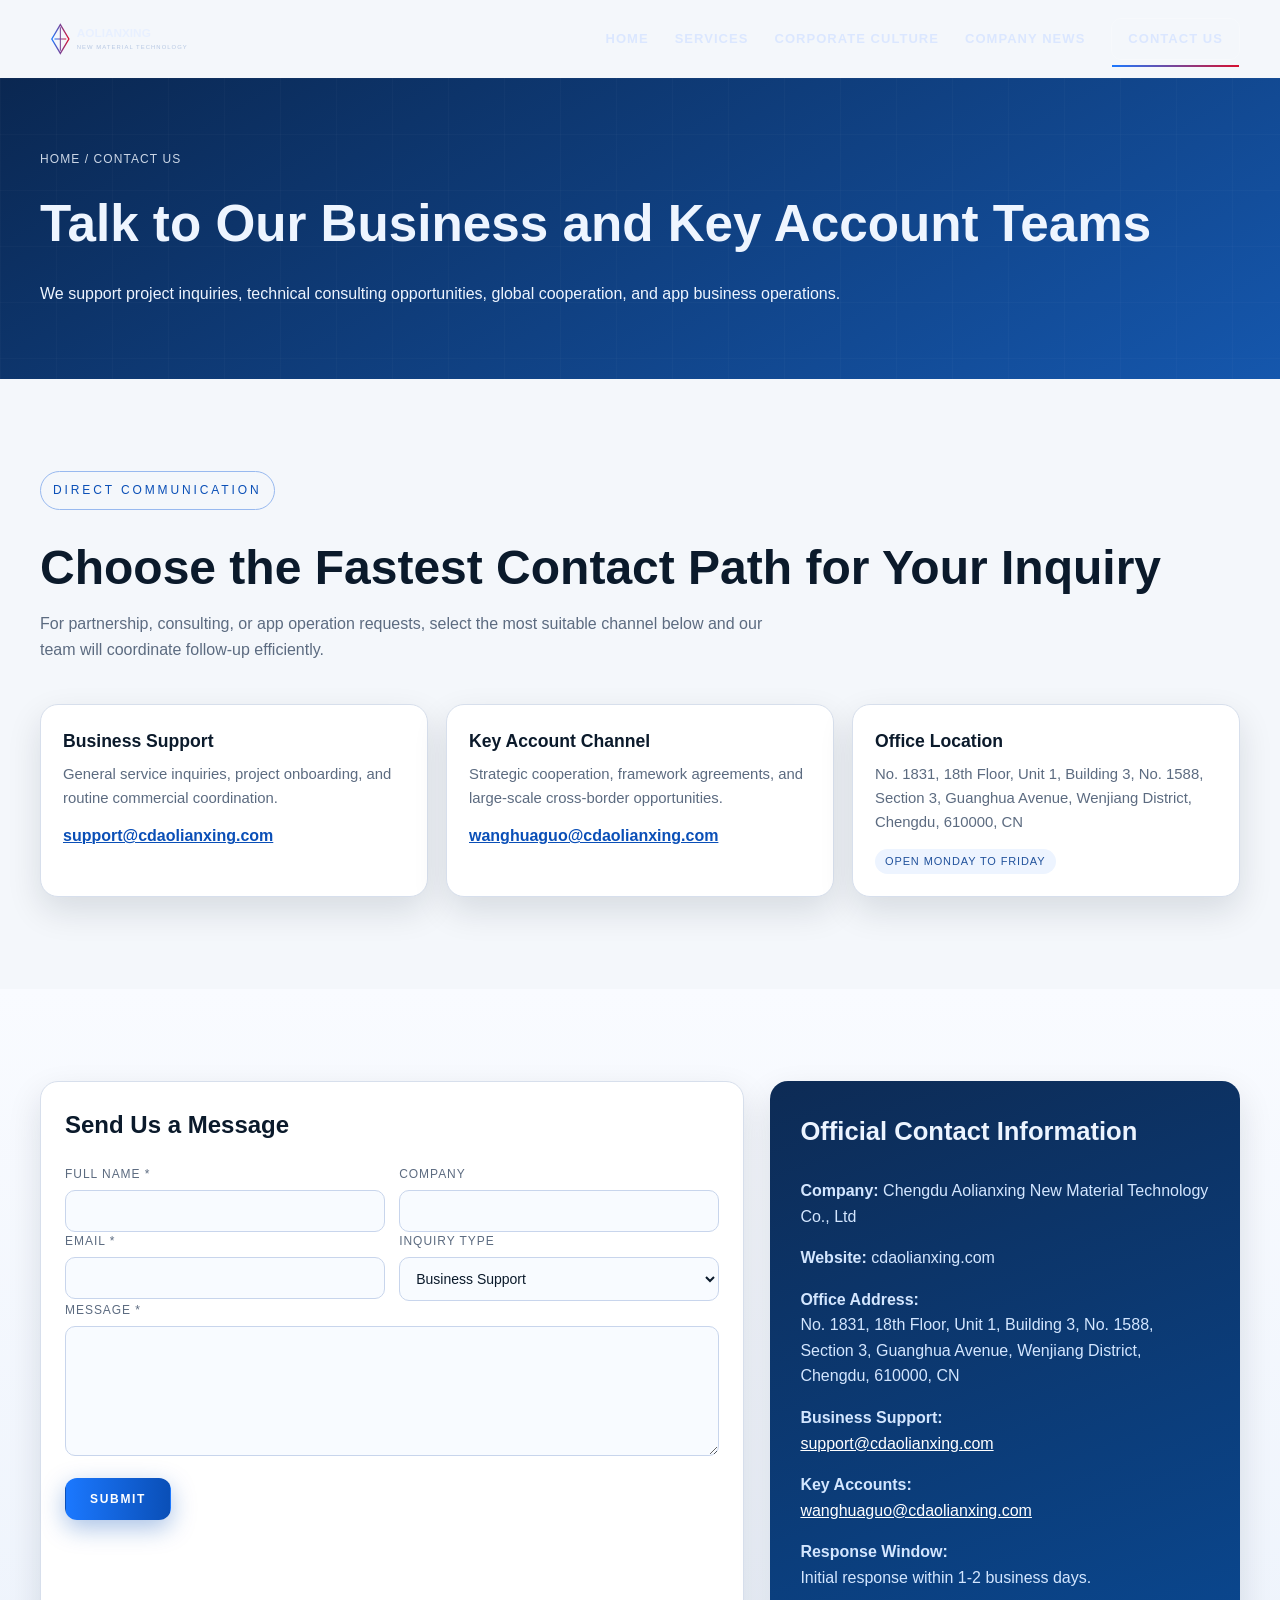
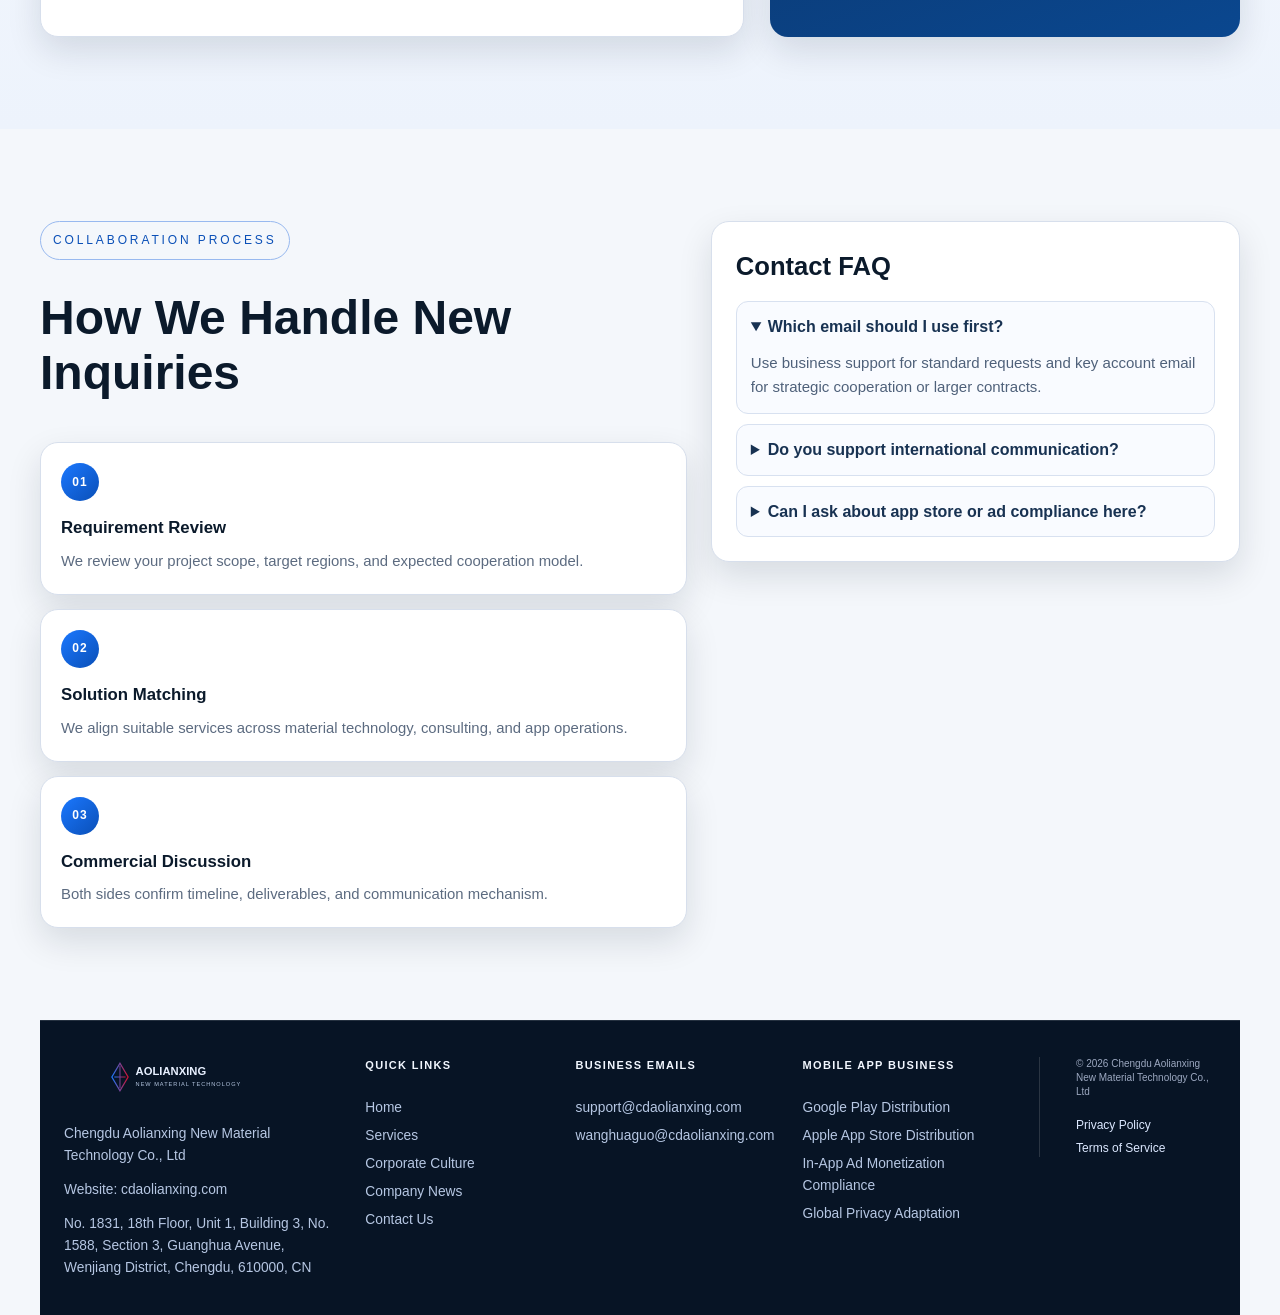
==== contact.html @ 7202f388 "cdaolianxing" ====
<!doctype html>
<html lang="en">
<head>
  <meta charset="utf-8"/>
  <meta name="viewport" content="width=device-width, initial-scale=1"/>
  <title>Contact Us | Chengdu Aolianxing New Material Technology Co., Ltd</title>
  <meta name="description" content="Contact Chengdu Aolianxing New Material Technology Co., Ltd for business support, key accounts, and global cooperation."/>
  <meta name="robots" content="index,follow"/>
  <link rel="canonical" href="https://www.cdaolianxing.com/contact.html"/>
  <link rel="icon" href="images/favicon.svg" type="image/svg+xml"/>
  <link rel="stylesheet" href="css/main.css"/>
</head>
<body>
  <nav class="navbar" id="navbar"><div class="nav-inner"><a class="nav-logo" href="index.html"><img src="images/logo.svg" alt="logo"/></a><div class="nav-links"><a href="index.html">Home</a><a href="services.html">Services</a><a href="culture.html">Corporate Culture</a><a href="news.html">Company News</a><a class="active nav-cta" href="contact.html">Contact Us</a></div><button class="nav-toggle" id="navToggle"><span></span><span></span><span></span></button></div></nav>
  <div class="nav-mobile" id="navMobile"><a href="index.html">Home</a><a href="services.html">Services</a><a href="culture.html">Corporate Culture</a><a href="news.html">Company News</a><a href="contact.html">Contact Us</a></div>

  <header class="page-hero" style="background-image:linear-gradient(150deg,#0a2751,#1557ad);"><div class="container"><div class="breadcrumb">Home / Contact Us</div><h1>Talk to Our Business and Key Account Teams</h1><p>We support project inquiries, technical consulting opportunities, global cooperation, and app business operations.</p></div></header>

  <main>
    <section class="section">
      <div class="container">
        <div class="section-head reveal">
          <span class="kicker" style="color:#0a4fb7;border-color:#98b9ef;">Direct Communication</span>
          <h2>Choose the Fastest Contact Path for Your Inquiry</h2>
          <p>For partnership, consulting, or app operation requests, select the most suitable channel below and our team will coordinate follow-up efficiently.</p>
        </div>
        <div class="contact-cards">
          <article class="contact-card reveal">
            <h3>Business Support</h3>
            <p>General service inquiries, project onboarding, and routine commercial coordination.</p>
            <a href="mailto:support@cdaolianxing.com">support@cdaolianxing.com</a>
          </article>
          <article class="contact-card reveal delay-1">
            <h3>Key Account Channel</h3>
            <p>Strategic cooperation, framework agreements, and large-scale cross-border opportunities.</p>
            <a href="mailto:wanghuaguo@cdaolianxing.com">wanghuaguo@cdaolianxing.com</a>
          </article>
          <article class="contact-card reveal delay-2">
            <h3>Office Location</h3>
            <p>No. 1831, 18th Floor, Unit 1, Building 3, No. 1588, Section 3, Guanghua Avenue, Wenjiang District, Chengdu, 610000, CN</p>
            <span>Open Monday to Friday</span>
          </article>
        </div>
      </div>
    </section>

    <section class="section alt">
      <div class="container contact-wrap">
        <form class="form reveal" id="contactForm" method="post" action="#">
          <h2 style="margin-top:0;">Send Us a Message</h2>
          <div class="row">
            <div><label for="name">Full Name *</label><input id="name" name="name" required/><div class="error">Please enter your name.</div></div>
            <div><label for="company">Company</label><input id="company" name="company"/></div>
          </div>
          <div class="row">
            <div><label for="email">Email *</label><input id="email" name="email" type="email" required/><div class="error">Please enter a valid email.</div></div>
            <div><label for="type">Inquiry Type</label><select id="type" name="type"><option>Business Support</option><option>Key Account Cooperation</option><option>Technical Consulting</option><option>App Business</option></select></div>
          </div>
          <div><label for="message">Message *</label><textarea id="message" name="message" required></textarea><div class="error">Please enter your message.</div></div>
          <div style="margin-top:14px;"><button class="btn btn-primary" type="submit">Submit</button></div>
        </form>

        <aside class="panel reveal delay-1">
          <h3>Official Contact Information</h3>
          <p><strong>Company:</strong> Chengdu Aolianxing New Material Technology Co., Ltd</p>
          <p><strong>Website:</strong> cdaolianxing.com</p>
          <p><strong>Office Address:</strong><br/>No. 1831, 18th Floor, Unit 1, Building 3, No. 1588, Section 3, Guanghua Avenue, Wenjiang District, Chengdu, 610000, CN</p>
          <p><strong>Business Support:</strong><br/><a href="mailto:support@cdaolianxing.com" style="color:#fff;text-decoration:underline;">support@cdaolianxing.com</a></p>
          <p><strong>Key Accounts:</strong><br/><a href="mailto:wanghuaguo@cdaolianxing.com" style="color:#fff;text-decoration:underline;">wanghuaguo@cdaolianxing.com</a></p>
          <p><strong>Response Window:</strong><br/>Initial response within 1-2 business days.</p>
        </aside>
      </div>
    </section>

    <section class="section">
      <div class="container contact-grid-2">
        <div>
          <div class="section-head reveal">
            <span class="kicker" style="color:#0a4fb7;border-color:#98b9ef;">Collaboration Process</span>
            <h2>How We Handle New Inquiries</h2>
          </div>
          <div class="contact-process">
            <article class="process-item reveal">
              <span class="process-step">01</span>
              <h3>Requirement Review</h3>
              <p>We review your project scope, target regions, and expected cooperation model.</p>
            </article>
            <article class="process-item reveal delay-1">
              <span class="process-step">02</span>
              <h3>Solution Matching</h3>
              <p>We align suitable services across material technology, consulting, and app operations.</p>
            </article>
            <article class="process-item reveal delay-2">
              <span class="process-step">03</span>
              <h3>Commercial Discussion</h3>
              <p>Both sides confirm timeline, deliverables, and communication mechanism.</p>
            </article>
          </div>
        </div>
        <div class="faq-wrap reveal delay-1">
          <h2>Contact FAQ</h2>
          <details class="faq-item" open>
            <summary>Which email should I use first?</summary>
            <p>Use business support for standard requests and key account email for strategic cooperation or larger contracts.</p>
          </details>
          <details class="faq-item">
            <summary>Do you support international communication?</summary>
            <p>Yes. We support cross-border business communication and cooperation planning for overseas markets.</p>
          </details>
          <details class="faq-item">
            <summary>Can I ask about app store or ad compliance here?</summary>
            <p>Yes. Please specify your app platform and current stage, and we will route your request accordingly.</p>
          </details>
        </div>
      </div>
    </section>
  </main>

  <footer class="footer"><div class="footer-main"><div><img src="images/logo.svg" alt="logo" style="height:40px;width:auto;margin-bottom:14px;"/><p>Chengdu Aolianxing New Material Technology Co., Ltd</p><p>Website: cdaolianxing.com</p><p>No. 1831, 18th Floor, Unit 1, Building 3, No. 1588, Section 3, Guanghua Avenue, Wenjiang District, Chengdu, 610000, CN</p></div><div><h4>Quick Links</h4><ul><li><a href="index.html">Home</a></li><li><a href="services.html">Services</a></li><li><a href="culture.html">Corporate Culture</a></li><li><a href="news.html">Company News</a></li><li><a href="contact.html">Contact Us</a></li></ul></div><div><h4>Business Emails</h4><ul><li><a href="mailto:support@cdaolianxing.com">support@cdaolianxing.com</a></li><li><a href="mailto:wanghuaguo@cdaolianxing.com">wanghuaguo@cdaolianxing.com</a></li></ul></div><div><h4>Mobile App Business</h4><ul><li>Google Play Distribution</li><li>Apple App Store Distribution</li><li>In-App Ad Monetization Compliance</li><li>Global Privacy Adaptation</li></ul></div></div><div class="footer-bottom"><span>© 2026 Chengdu Aolianxing New Material Technology Co., Ltd</span><div class="footer-legal"><a href="privacy-policy.html">Privacy Policy</a><a href="terms-of-service.html">Terms of Service</a></div></div></footer>
<script src="js/main.js" defer></script><script src="js/animations.js" defer></script>
</body>
</html>
---- css/main.css ----
:root {
  --bg: #f4f7fb;
  --bg-dark: #081524;
  --surface: #ffffff;
  --surface-2: #eef3fb;
  --text: #0b1a2b;
  --muted: #5c6b80;
  --line: #d7dfec;
  --primary: #0a4fb7;
  --primary-2: #1b78ff;
  --accent: #d70f2f;
  --ok: #0f9d58;
  --shadow: 0 14px 34px rgba(11, 26, 43, 0.12);
  --radius: 18px;
  --nav-h: 78px;
  --ease: 0.35s cubic-bezier(0.2, 0.8, 0.2, 1);
}

* { box-sizing: border-box; }
html, body { margin: 0; padding: 0; }
body {
  font-family: "Inter", "Segoe UI", sans-serif;
  color: var(--text);
  background: var(--bg);
  line-height: 1.6;
}
a { color: inherit; text-decoration: none; }
img { max-width: 100%; display: block; }
.container { width: min(1200px, calc(100% - 48px)); margin: 0 auto; }

.noise {
  position: fixed;
  inset: 0;
  pointer-events: none;
  opacity: 0.05;
  z-index: 1;
  background-image: radial-gradient(#0d3e8f 0.6px, transparent 0.6px);
  background-size: 4px 4px;
}

.navbar {
  position: fixed;
  top: 0;
  left: 0;
  right: 0;
  height: var(--nav-h);
  z-index: 99;
  display: flex;
  align-items: center;
  transition: background var(--ease), box-shadow var(--ease);
}
.navbar.scrolled { background: rgba(8, 21, 36, 0.92); box-shadow: 0 6px 22px rgba(0, 0, 0, 0.28); }
.nav-inner { width: min(1200px, calc(100% - 48px)); margin: 0 auto; display: flex; align-items: center; justify-content: space-between; }
.nav-logo img { height: 42px; width: auto; }
.nav-links { display: flex; align-items: center; gap: 26px; }
.nav-links a { color: #dbe7ff; font-size: 13px; letter-spacing: 0.08em; font-weight: 700; text-transform: uppercase; position: relative; }
.nav-links a::after { content: ""; position: absolute; left: 0; right: 0; bottom: -8px; height: 2px; background: linear-gradient(90deg, var(--primary-2), var(--accent)); transform: scaleX(0); transform-origin: left; transition: transform var(--ease); }
.nav-links a:hover::after, .nav-links a.active::after { transform: scaleX(1); }
.nav-cta { border: 1px solid rgba(255, 255, 255, 0.25); padding: 10px 16px; border-radius: 10px; }
.nav-toggle { display: none; background: transparent; border: 0; width: 42px; height: 42px; }
.nav-toggle span { display: block; width: 26px; height: 2px; background: #e5efff; margin: 5px auto; }
.nav-mobile {
  position: fixed;
  top: var(--nav-h);
  left: 0;
  right: 0;
  background: rgba(8, 21, 36, 0.96);
  display: none;
  flex-direction: column;
  border-top: 1px solid rgba(255, 255, 255, 0.14);
  z-index: 90;
}
.nav-mobile a { color: #dbe7ff; padding: 14px 24px; border-bottom: 1px solid rgba(255, 255, 255, 0.1); font-size: 13px; text-transform: uppercase; letter-spacing: 0.08em; }
.nav-mobile.open { display: flex; }

.hero {
  min-height: 88vh;
  padding-top: var(--nav-h);
  position: relative;
  color: #f0f6ff;
  overflow: hidden;
  background: linear-gradient(120deg, #05101f 0%, #0a2e67 48%, #0e5fd8 100%);
}
.hero::before {
  content: "";
  position: absolute;
  inset: 0;
  background: radial-gradient(circle at 20% 25%, rgba(255, 255, 255, 0.22), transparent 40%), radial-gradient(circle at 80% 70%, rgba(215, 15, 47, 0.28), transparent 44%);
}
.hero-bg {
  position: absolute;
  inset: 0;
  object-fit: cover;
  opacity: 0.22;
  mix-blend-mode: screen;
}
.hero-grid {
  position: absolute;
  inset: 0;
  background-image: linear-gradient(rgba(255,255,255,0.08) 1px, transparent 1px), linear-gradient(90deg, rgba(255,255,255,0.08) 1px, transparent 1px);
  background-size: 52px 52px;
  opacity: 0.2;
}
.hero-content { position: relative; z-index: 2; padding: 90px 0; max-width: 760px; }
.kicker { display: inline-block; font-size: 12px; text-transform: uppercase; letter-spacing: 0.24em; padding: 9px 12px; border-radius: 999px; border: 1px solid rgba(255,255,255,0.26); margin-bottom: 20px; }
.hero h1 { font-size: clamp(2.2rem, 6vw, 4.6rem); line-height: 1.08; margin: 0 0 18px; font-weight: 800; }
.hero p { font-size: 1.1rem; color: #d6e6ff; max-width: 640px; }
.hero-actions { display: flex; gap: 14px; margin-top: 30px; flex-wrap: wrap; }
.btn {
  padding: 13px 24px;
  border-radius: 12px;
  border: 1px solid transparent;
  font-size: 12px;
  font-weight: 700;
  letter-spacing: 0.14em;
  text-transform: uppercase;
  display: inline-flex;
  align-items: center;
  gap: 8px;
  cursor: pointer;
  transition: transform var(--ease), box-shadow var(--ease), background var(--ease), color var(--ease);
}
.btn:hover { transform: translateY(-2px); }
.btn-primary { background: linear-gradient(90deg, var(--primary-2), var(--primary)); color: #fff; box-shadow: 0 8px 24px rgba(10,79,183,0.35); }
.btn-outline { border-color: rgba(255,255,255,0.4); color: #eef5ff; background: rgba(255,255,255,0.06); }

.section { padding: 92px 0; position: relative; z-index: 2; }
.section.alt { background: linear-gradient(180deg, #f9fbff, #edf3fc); }
.section-head { margin-bottom: 42px; }
.section-head h2 { margin: 10px 0 0; font-size: clamp(1.8rem, 4vw, 3rem); line-height: 1.15; }
.section-head p { max-width: 760px; color: var(--muted); }

.grid-2 { display: grid; grid-template-columns: repeat(2, minmax(0, 1fr)); gap: 24px; }
.grid-3 { display: grid; grid-template-columns: repeat(3, minmax(0, 1fr)); gap: 24px; }
.grid-4 { display: grid; grid-template-columns: repeat(4, minmax(0, 1fr)); gap: 20px; }

.card {
  background: var(--surface);
  border: 1px solid var(--line);
  border-radius: var(--radius);
  padding: 24px;
  box-shadow: var(--shadow);
  transform: translateY(18px);
  opacity: 0;
  transition: opacity .65s ease, transform .65s ease, border-color var(--ease);
}
.card.revealed { opacity: 1; transform: translateY(0); }
.card:hover { border-color: var(--primary-2); }
.card h3 { margin: 14px 0 10px; font-size: 1.15rem; }
.card p { margin: 0; color: var(--muted); font-size: 0.95rem; }
.card-icon { width: 48px; height: 48px; }

.stats { display: grid; grid-template-columns: repeat(4, minmax(0,1fr)); gap: 1px; background: var(--line); border: 1px solid var(--line); border-radius: var(--radius); overflow: hidden; }
.stat { background: var(--surface); padding: 28px 20px; text-align: center; }
.stat strong { display: block; font-size: 2rem; color: var(--primary); }
.stat span { font-size: .85rem; letter-spacing: .08em; color: var(--muted); text-transform: uppercase; }

.split {
  display: grid;
  grid-template-columns: 1.1fr 1fr;
  gap: 34px;
  align-items: center;
}
.panel {
  background: linear-gradient(160deg, #0d2b55, #0a478f);
  color: #ecf4ff;
  border-radius: var(--radius);
  padding: 30px;
  box-shadow: var(--shadow);
}
.panel h3 { margin-top: 0; font-size: 1.6rem; }
.panel p { color: #d3e6ff; }
.tags { display: flex; gap: 8px; flex-wrap: wrap; margin-top: 14px; }
.tag { font-size: 11px; border: 1px solid rgba(255,255,255,0.35); border-radius: 999px; padding: 6px 10px; text-transform: uppercase; letter-spacing: .08em; }

.process-grid {
  display: grid;
  grid-template-columns: repeat(4, minmax(0, 1fr));
  gap: 18px;
}
.process-item {
  background: #ffffff;
  border: 1px solid var(--line);
  border-radius: var(--radius);
  padding: 20px;
  box-shadow: var(--shadow);
}
.process-step {
  display: inline-flex;
  align-items: center;
  justify-content: center;
  width: 38px;
  height: 38px;
  border-radius: 999px;
  background: linear-gradient(135deg, var(--primary-2), var(--primary));
  color: #ffffff;
  font-size: 12px;
  font-weight: 800;
  letter-spacing: .1em;
}
.process-item h3 { margin: 14px 0 8px; font-size: 1.05rem; }
.process-item p { margin: 0; color: var(--muted); font-size: .93rem; }

.faq-grid {
  display: grid;
  grid-template-columns: 1fr 1.2fr;
  gap: 24px;
  align-items: stretch;
}
.commitment-list {
  margin: 0 0 22px;
  padding-left: 0;
  list-style: none;
  display: grid;
  gap: 10px;
}
.commitment-list li {
  position: relative;
  padding-left: 18px;
  color: #d3e6ff;
}
.commitment-list li::before {
  content: "";
  position: absolute;
  left: 0;
  top: .7em;
  width: 8px;
  height: 8px;
  border-radius: 999px;
  background: #62a6ff;
}
.faq-wrap {
  background: #ffffff;
  border: 1px solid var(--line);
  border-radius: var(--radius);
  padding: 24px;
  box-shadow: var(--shadow);
}
.faq-wrap h2 { margin: 0 0 14px; font-size: 1.6rem; }
.faq-item {
  border: 1px solid #d8e1f0;
  border-radius: 12px;
  background: #f9fbff;
  padding: 0 14px;
}
.faq-item + .faq-item { margin-top: 10px; }
.faq-item summary {
  cursor: pointer;
  padding: 12px 0;
  font-weight: 700;
  color: #183252;
}
.faq-item p {
  margin: 0;
  padding: 0 0 14px;
  color: #4f617a;
  font-size: .94rem;
}

.proof-grid {
  display: grid;
  grid-template-columns: repeat(3, minmax(0, 1fr));
  gap: 20px;
}
.proof-card {
  background: #ffffff;
  border: 1px solid var(--line);
  border-radius: var(--radius);
  padding: 24px;
  box-shadow: var(--shadow);
}
.proof-meta {
  display: inline-block;
  font-size: 11px;
  letter-spacing: .1em;
  text-transform: uppercase;
  color: #2356a0;
  background: #eaf2ff;
  border: 1px solid #c9daf8;
  border-radius: 999px;
  padding: 5px 10px;
}
.proof-card h3 { margin: 12px 0 8px; font-size: 1.14rem; }
.proof-card p { margin: 0; color: var(--muted); font-size: .94rem; }
.proof-kpis {
  margin-top: 14px;
  display: grid;
  gap: 7px;
}
.proof-kpis span {
  font-size: 12px;
  color: #173a70;
  background: #f4f8ff;
  border: 1px dashed #b9cef3;
  border-radius: 10px;
  padding: 7px 10px;
}

.cta-band {
  background: linear-gradient(140deg, #eaf2ff, #f6f9ff);
  border: 1px solid #d3e0f6;
  border-radius: 24px;
  padding: 30px;
  box-shadow: var(--shadow);
  display: grid;
  grid-template-columns: 1.4fr .8fr;
  gap: 22px;
  align-items: center;
}
.cta-band h2 {
  margin: 8px 0 10px;
  font-size: clamp(1.6rem, 3.2vw, 2.3rem);
  line-height: 1.15;
}
.cta-band p {
  margin: 0;
  color: #4f6178;
  max-width: 640px;
}
.region-strip {
  margin-top: 14px;
  display: flex;
  flex-wrap: wrap;
  gap: 8px;
}
.region-strip span {
  padding: 6px 10px;
  border-radius: 999px;
  border: 1px solid #b7cbef;
  color: #173c78;
  font-size: 11px;
  text-transform: uppercase;
  letter-spacing: .08em;
  background: #ffffff;
}
.cta-actions {
  display: grid;
  gap: 10px;
  justify-items: start;
}
.cta-actions .btn { width: 100%; justify-content: center; }
.cta-light {
  color: #0e3267;
  border-color: #a8c2ed;
  background: #ffffff;
}

.news-item { display: block; border-radius: var(--radius); overflow: hidden; background: #fff; border: 1px solid var(--line); box-shadow: var(--shadow); }
.news-body { padding: 20px; }
.news-meta { font-size: 11px; text-transform: uppercase; letter-spacing: .1em; color: var(--primary); margin-bottom: 8px; font-weight: 700; }
.news-title { margin: 0 0 8px; font-size: 1.06rem; }
.news-text { margin: 0; color: var(--muted); font-size: .94rem; }

.contact-wrap { display: grid; grid-template-columns: 1.2fr .8fr; gap: 26px; }
.contact-cards {
  display: grid;
  grid-template-columns: repeat(3, minmax(0, 1fr));
  gap: 18px;
}
.contact-card {
  background: #ffffff;
  border: 1px solid var(--line);
  border-radius: var(--radius);
  padding: 22px;
  box-shadow: var(--shadow);
}
.contact-card h3 { margin: 0 0 8px; font-size: 1.1rem; }
.contact-card p { margin: 0 0 12px; color: var(--muted); font-size: .93rem; }
.contact-card a {
  color: var(--primary);
  font-weight: 700;
  text-decoration: underline;
  text-decoration-thickness: 1px;
}
.contact-card span {
  display: inline-block;
  padding: 4px 10px;
  border-radius: 999px;
  background: #edf4ff;
  color: #21529c;
  font-size: 11px;
  letter-spacing: .08em;
  text-transform: uppercase;
}

.contact-grid-2 {
  display: grid;
  grid-template-columns: 1.1fr .9fr;
  gap: 24px;
  align-items: start;
}
.contact-process {
  display: grid;
  grid-template-columns: 1fr;
  gap: 14px;
}
.form { background: #fff; border: 1px solid var(--line); border-radius: var(--radius); padding: 24px; box-shadow: var(--shadow); }
.row { display: grid; grid-template-columns: 1fr 1fr; gap: 14px; }
label { display: block; font-size: 12px; color: var(--muted); margin-bottom: 6px; text-transform: uppercase; letter-spacing: .08em; }
input, textarea, select {
  width: 100%;
  border: 1px solid #c8d5ec;
  background: #f8fbff;
  color: var(--text);
  border-radius: 10px;
  padding: 12px;
  font-family: inherit;
  font-size: 14px;
}
textarea { min-height: 130px; resize: vertical; }
.error { color: var(--accent); font-size: 12px; margin-top: 5px; display: none; }

.footer {
  background: #071425;
  color: #c7d5ef;
  border-top: 1px solid rgba(255,255,255,0.12);
  display: flex;
  gap: 36px;
  max-width: 1200px;
  margin: 0 auto;
  padding: 36px 24px;
  width: calc(100% - 48px);
  align-items: flex-start;
}
.footer-main {
  flex: 1;
  display: grid;
  grid-template-columns: 1.5fr 1fr 1fr 1.1fr;
  gap: 28px;
  margin: 0;
  padding: 0;
}
.footer-main > div {
  display: flex;
  flex-direction: column;
  gap: 12px;
}
.footer h4 { margin: 0 0 10px 0; font-size: 11px; letter-spacing: .12em; text-transform: uppercase; color: #f2f7ff; font-weight: 600; }
.footer p { margin: 0; font-size: .86rem; color: #b6c7e3; line-height: 1.6; }
.footer li, .footer a { font-size: .86rem; color: #b6c7e3; line-height: 1.6; }
.footer ul { list-style: none; padding: 0; margin: 0; display: flex; flex-direction: column; gap: 6px; }
.footer-bottom {
  flex: 0 0 auto;
  padding: 0 0 0 36px;
  margin: 0 !important;
  border-left: 1px solid rgba(255,255,255,0.14);
  display: flex;
  flex-direction: column;
  gap: 14px;
  font-size: 11px;
  width: auto !important;
}
.footer-bottom > span {
  color: #9ca8c0;
  font-size: 10px;
  line-height: 1.4;
  max-width: 140px;
}
.footer-legal {
  display: flex;
  flex-direction: column;
  gap: 6px;
  padding: 0;
  margin-top: 4px;
}
.footer-legal a {
  color: #dce8ff;
  font-size: 12px;
  line-height: 1.4;
  text-decoration: none;
}
.footer-legal a:hover { color: #ffffff; text-decoration: underline; }

.page-hero {
  margin-top: var(--nav-h);
  padding: 72px 0 56px;
  background: linear-gradient(150deg, #092651, #0a4fb7);
  color: #eef5ff;
  position: relative;
  overflow: hidden;
}
.page-hero::after {
  content: "";
  position: absolute;
  inset: 0;
  background-image: linear-gradient(rgba(255,255,255,.12) 1px, transparent 1px), linear-gradient(90deg, rgba(255,255,255,.12) 1px, transparent 1px);
  background-size: 56px 56px;
  opacity: .18;
}
.page-hero .container { position: relative; z-index: 1; }
.breadcrumb { font-size: 12px; text-transform: uppercase; letter-spacing: .09em; opacity: .85; }
.page-hero h1 { margin: 14px 0 10px; font-size: clamp(2rem, 4vw, 3.3rem); }

.legal {
  padding: 44px 0 88px;
}
.legal-wrap {
  max-width: 980px;
  margin: 0 auto;
  background: #fff;
  border: 1px solid var(--line);
  border-radius: var(--radius);
  box-shadow: var(--shadow);
  padding: 30px;
}
.legal h2 { font-size: 1.35rem; margin-top: 28px; border-bottom: 1px solid var(--line); padding-bottom: 10px; }
.legal h3 { font-size: 1rem; margin-top: 18px; }
.legal p, .legal li { color: #324560; font-size: .94rem; }
.legal ul { padding-left: 18px; }
.legal .toc { background: var(--surface-2); border: 1px solid var(--line); border-radius: 12px; padding: 14px 16px; }

.reveal { opacity: 0; transform: translateY(24px); transition: opacity .7s ease, transform .7s ease; }
.reveal.is-in { opacity: 1; transform: translateY(0); }
.delay-1 { transition-delay: .1s; }
.delay-2 { transition-delay: .2s; }
.delay-3 { transition-delay: .3s; }
@keyframes up { from { opacity: 0; transform: translateY(14px);} to { opacity: 1; transform: translateY(0);} }

@media (max-width: 1024px) {
  .grid-4 { grid-template-columns: repeat(2, minmax(0,1fr)); }
  .stats { grid-template-columns: repeat(2, minmax(0,1fr)); }
  .split, .contact-wrap { grid-template-columns: 1fr; }
  .process-grid { grid-template-columns: repeat(2, minmax(0, 1fr)); }
  .faq-grid { grid-template-columns: 1fr; }
  .proof-grid { grid-template-columns: 1fr 1fr; }
  .cta-band { grid-template-columns: 1fr; }
  .contact-cards { grid-template-columns: 1fr 1fr; }
  .contact-grid-2 { grid-template-columns: 1fr; }
  .footer {
    flex-direction: column;
    gap: 20px;
    padding: 28px 20px;
  }
  .footer-main {
    grid-template-columns: 1fr 1fr;
    gap: 18px;
  }
  .footer-bottom {
    border-left: none;
    border-top: 1px solid rgba(255,255,255,0.14);
    padding-left: 0;
    padding-top: 18px;
    flex-direction: row;
    justify-content: space-between;
    align-items: center;
  }
}

@media (max-width: 768px) {
  .container, .nav-inner { width: min(1200px, calc(100% - 28px)); }
  .nav-links { display: none; }
  .nav-toggle { display: block; }
  .hero-content { padding: 62px 0; }
  .grid-2, .grid-3, .grid-4, .row { grid-template-columns: 1fr; }
  .process-grid { grid-template-columns: 1fr; }
  .faq-wrap { padding: 18px; }
  .proof-grid { grid-template-columns: 1fr; }
  .cta-band { padding: 20px; }
  .contact-cards { grid-template-columns: 1fr; }
  .footer {
    flex-direction: column;
    gap: 16px;
    padding: 24px 16px;
    width: calc(100% - 32px);
  }
  .footer-main {
    grid-template-columns: 1fr;
    gap: 14px;
  }
  .footer-bottom {
    border-left: none;
    border-top: 1px solid rgba(255,255,255,0.14);
    padding-left: 0;
    padding-top: 14px;
    flex-direction: column;
    gap: 12px;
  }
}
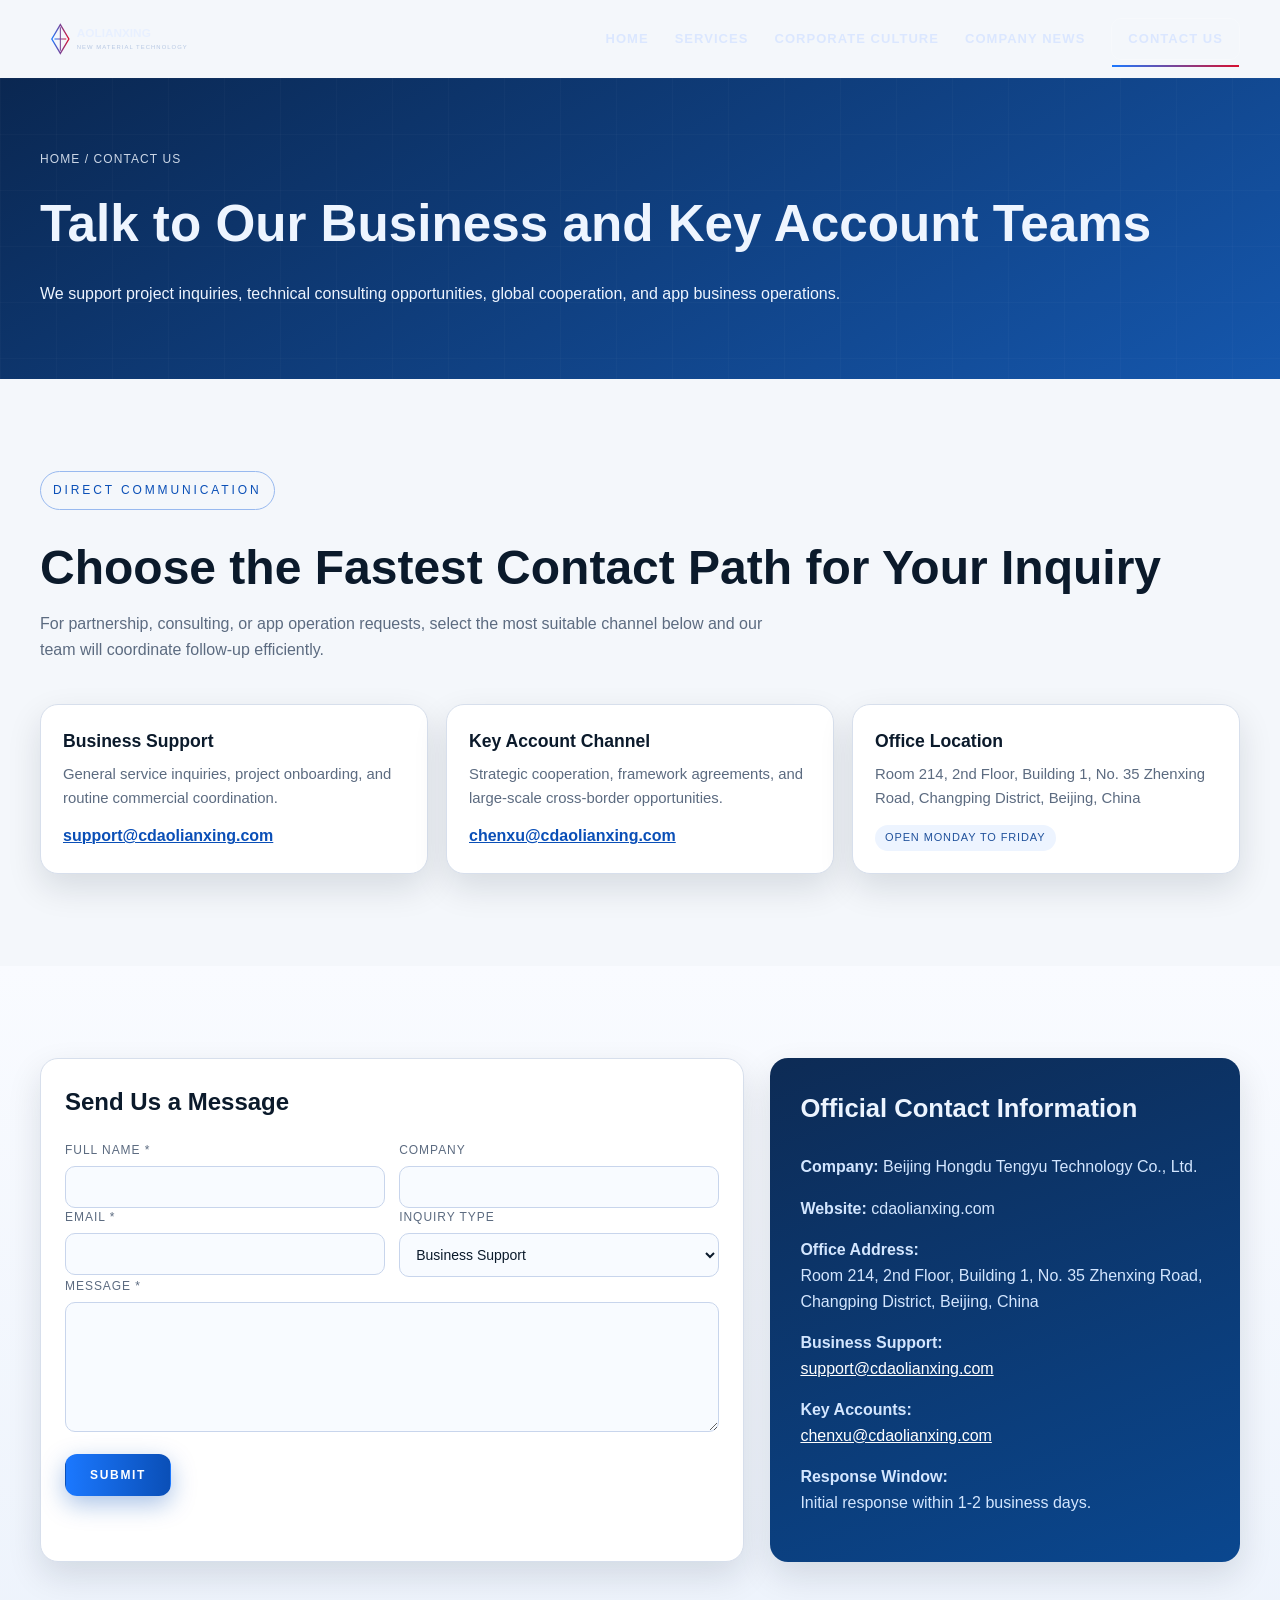
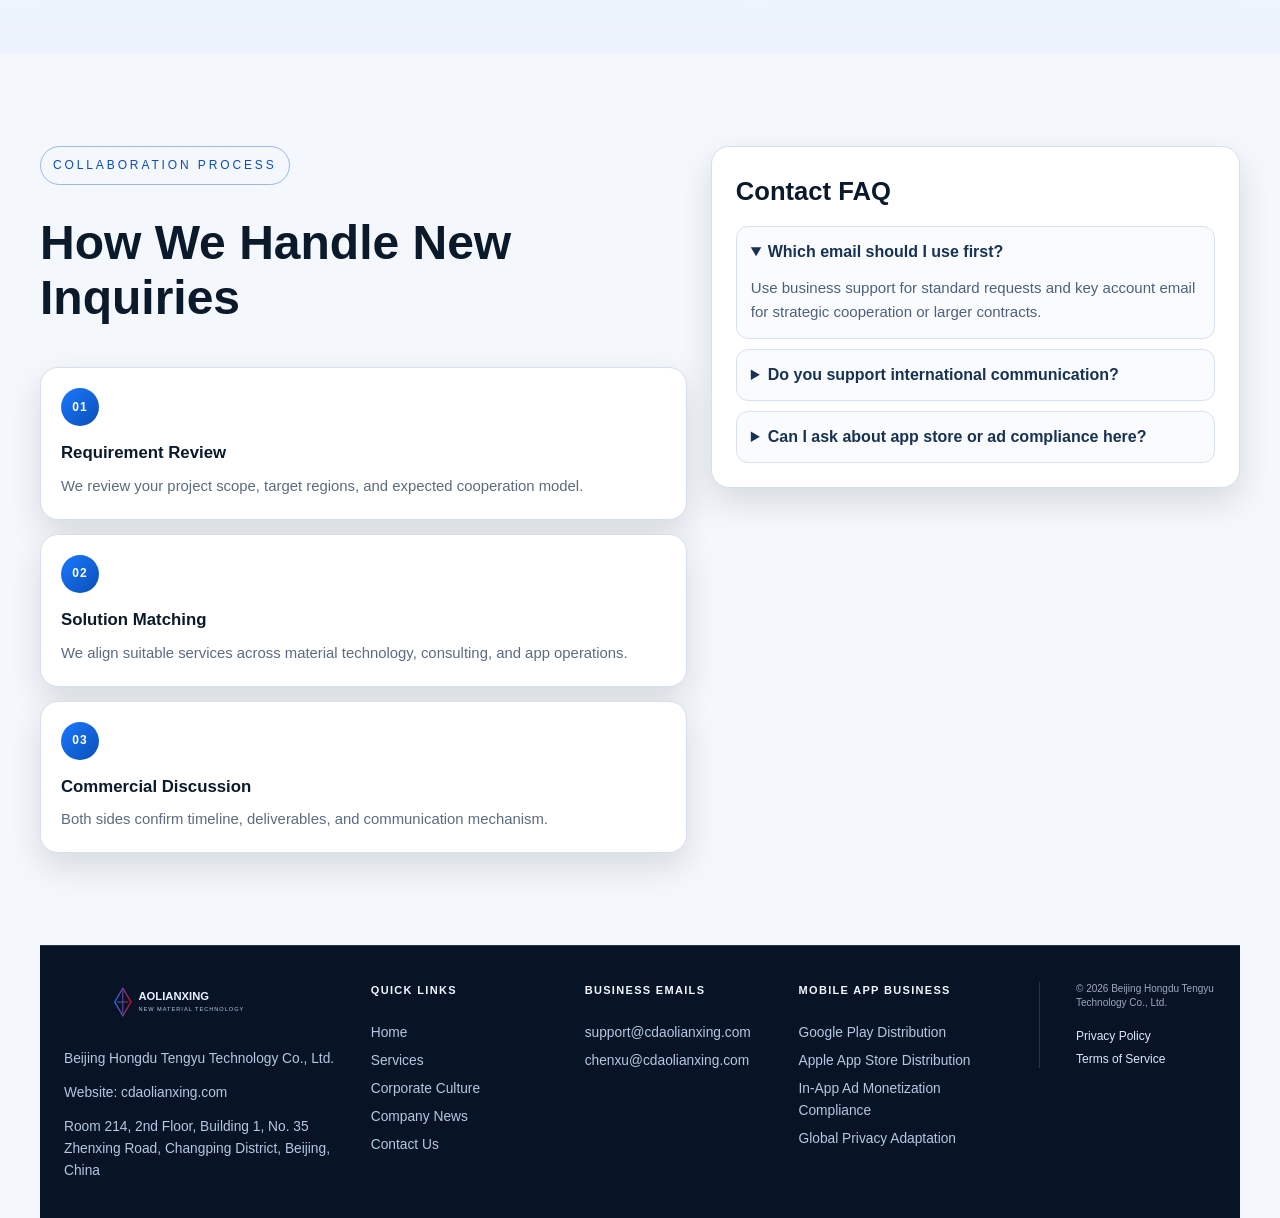
==== commit 737a0f7c: "cdaolianxing" ====
--- a/contact.html
+++ b/contact.html
@@ -1,10 +1,10 @@
-<!doctype html>
+﻿<!doctype html>
 <html lang="en">
 <head>
   <meta charset="utf-8"/>
   <meta name="viewport" content="width=device-width, initial-scale=1"/>
-  <title>Contact Us | Chengdu Aolianxing New Material Technology Co., Ltd</title>
-  <meta name="description" content="Contact Chengdu Aolianxing New Material Technology Co., Ltd for business support, key accounts, and global cooperation."/>
+  <title>Contact Us | Beijing Hongdu Tengyu Technology Co., Ltd.</title>
+  <meta name="description" content="Contact Beijing Hongdu Tengyu Technology Co., Ltd. for business support, key accounts, and global cooperation."/>
   <meta name="robots" content="index,follow"/>
   <link rel="canonical" href="https://www.cdaolianxing.com/contact.html"/>
   <link rel="icon" href="images/favicon.svg" type="image/svg+xml"/>
@@ -33,11 +33,11 @@
           <article class="contact-card reveal delay-1">
             <h3>Key Account Channel</h3>
             <p>Strategic cooperation, framework agreements, and large-scale cross-border opportunities.</p>
-            <a href="mailto:wanghuaguo@cdaolianxing.com">wanghuaguo@cdaolianxing.com</a>
+            <a href="mailto:chenxu@cdaolianxing.com">chenxu@cdaolianxing.com</a>
           </article>
           <article class="contact-card reveal delay-2">
             <h3>Office Location</h3>
-            <p>No. 1831, 18th Floor, Unit 1, Building 3, No. 1588, Section 3, Guanghua Avenue, Wenjiang District, Chengdu, 610000, CN</p>
+            <p>Room 214, 2nd Floor, Building 1, No. 35 Zhenxing Road, Changping District, Beijing, China</p>
             <span>Open Monday to Friday</span>
           </article>
         </div>
@@ -62,11 +62,11 @@
 
         <aside class="panel reveal delay-1">
           <h3>Official Contact Information</h3>
-          <p><strong>Company:</strong> Chengdu Aolianxing New Material Technology Co., Ltd</p>
+          <p><strong>Company:</strong> Beijing Hongdu Tengyu Technology Co., Ltd.</p>
           <p><strong>Website:</strong> cdaolianxing.com</p>
-          <p><strong>Office Address:</strong><br/>No. 1831, 18th Floor, Unit 1, Building 3, No. 1588, Section 3, Guanghua Avenue, Wenjiang District, Chengdu, 610000, CN</p>
+          <p><strong>Office Address:</strong><br/>Room 214, 2nd Floor, Building 1, No. 35 Zhenxing Road, Changping District, Beijing, China</p>
           <p><strong>Business Support:</strong><br/><a href="mailto:support@cdaolianxing.com" style="color:#fff;text-decoration:underline;">support@cdaolianxing.com</a></p>
-          <p><strong>Key Accounts:</strong><br/><a href="mailto:wanghuaguo@cdaolianxing.com" style="color:#fff;text-decoration:underline;">wanghuaguo@cdaolianxing.com</a></p>
+          <p><strong>Key Accounts:</strong><br/><a href="mailto:chenxu@cdaolianxing.com" style="color:#fff;text-decoration:underline;">chenxu@cdaolianxing.com</a></p>
           <p><strong>Response Window:</strong><br/>Initial response within 1-2 business days.</p>
         </aside>
       </div>
@@ -116,7 +116,7 @@
     </section>
   </main>
 
-  <footer class="footer"><div class="footer-main"><div><img src="images/logo.svg" alt="logo" style="height:40px;width:auto;margin-bottom:14px;"/><p>Chengdu Aolianxing New Material Technology Co., Ltd</p><p>Website: cdaolianxing.com</p><p>No. 1831, 18th Floor, Unit 1, Building 3, No. 1588, Section 3, Guanghua Avenue, Wenjiang District, Chengdu, 610000, CN</p></div><div><h4>Quick Links</h4><ul><li><a href="index.html">Home</a></li><li><a href="services.html">Services</a></li><li><a href="culture.html">Corporate Culture</a></li><li><a href="news.html">Company News</a></li><li><a href="contact.html">Contact Us</a></li></ul></div><div><h4>Business Emails</h4><ul><li><a href="mailto:support@cdaolianxing.com">support@cdaolianxing.com</a></li><li><a href="mailto:wanghuaguo@cdaolianxing.com">wanghuaguo@cdaolianxing.com</a></li></ul></div><div><h4>Mobile App Business</h4><ul><li>Google Play Distribution</li><li>Apple App Store Distribution</li><li>In-App Ad Monetization Compliance</li><li>Global Privacy Adaptation</li></ul></div></div><div class="footer-bottom"><span>© 2026 Chengdu Aolianxing New Material Technology Co., Ltd</span><div class="footer-legal"><a href="privacy-policy.html">Privacy Policy</a><a href="terms-of-service.html">Terms of Service</a></div></div></footer>
+  <footer class="footer"><div class="footer-main"><div><img src="images/logo.svg" alt="logo" style="height:40px;width:auto;margin-bottom:14px;"/><p>Beijing Hongdu Tengyu Technology Co., Ltd.</p><p>Website: cdaolianxing.com</p><p>Room 214, 2nd Floor, Building 1, No. 35 Zhenxing Road, Changping District, Beijing, China</p></div><div><h4>Quick Links</h4><ul><li><a href="index.html">Home</a></li><li><a href="services.html">Services</a></li><li><a href="culture.html">Corporate Culture</a></li><li><a href="news.html">Company News</a></li><li><a href="contact.html">Contact Us</a></li></ul></div><div><h4>Business Emails</h4><ul><li><a href="mailto:support@cdaolianxing.com">support@cdaolianxing.com</a></li><li><a href="mailto:chenxu@cdaolianxing.com">chenxu@cdaolianxing.com</a></li></ul></div><div><h4>Mobile App Business</h4><ul><li>Google Play Distribution</li><li>Apple App Store Distribution</li><li>In-App Ad Monetization Compliance</li><li>Global Privacy Adaptation</li></ul></div></div><div class="footer-bottom"><span>© 2026 Beijing Hongdu Tengyu Technology Co., Ltd.</span><div class="footer-legal"><a href="privacy-policy.html">Privacy Policy</a><a href="terms-of-service.html">Terms of Service</a></div></div></footer>
 <script src="js/main.js" defer></script><script src="js/animations.js" defer></script>
 </body>
 </html>
